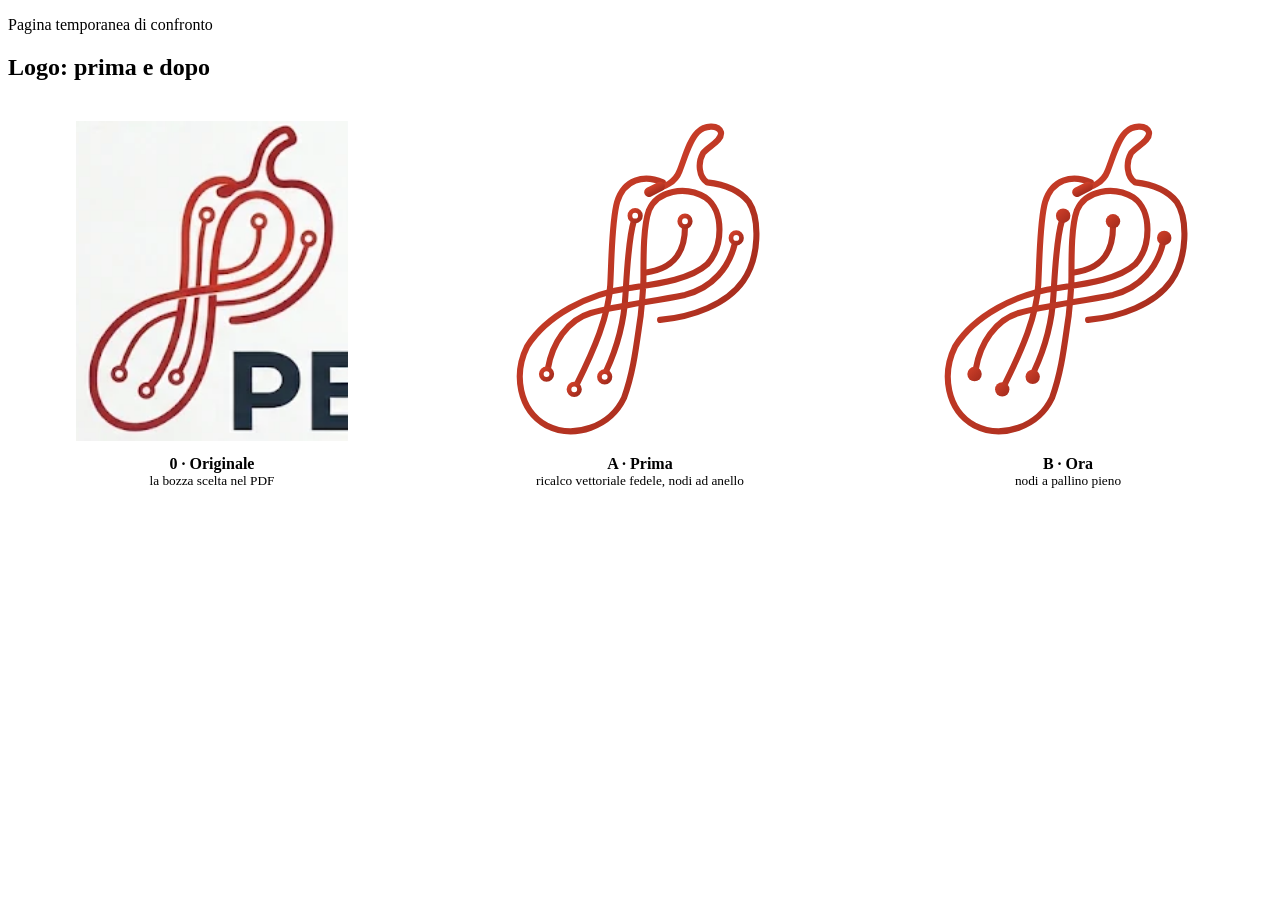
==== anteprima/index.html @ 31b3a01a "sito: pagina temporanea di confronto del logo Mostra affiancati originale del PDF, ricalco con nodi " ====
<!doctype html>
<html lang="it">
<head>
  <meta charset="utf-8">
  <meta name="viewport" content="width=device-width, initial-scale=1">
  <meta name="robots" content="noindex">
  <title>Confronto logo — PEP Solutions</title>
  <link rel="stylesheet" href="../assets/style.css">
  <style>
    .cmp { display: grid; gap: 20px; }
    @media (min-width: 760px) { .cmp { grid-template-columns: repeat(3, 1fr); } }
    .cmp figure { margin: 0; background: #fff; border-radius: 16px; padding: 20px; text-align: center; }
    .cmp img { height: 320px; max-width: 100%; object-fit: contain; }
    .cmp figcaption { margin-top: 10px; font-family: var(--titoli); font-weight: 700; }
    .cmp small { display: block; font-family: var(--testo); font-weight: 400; color: var(--ardesia); }
  </style>
</head>
<body>
  <section>
    <p class="kicker">Pagina temporanea di confronto</p>
    <h2>Logo: prima e dopo</h2>
    <div class="cmp">
      <figure><img src="originale-pdf.png" alt="Originale dal PDF"><figcaption>0 · Originale<small>la bozza scelta nel PDF</small></figcaption></figure>
      <figure><img src="simbolo-prima-anelli.svg" alt="Prima"><figcaption>A · Prima<small>ricalco vettoriale fedele, nodi ad anello</small></figcaption></figure>
      <figure><img src="simbolo-ora-pallini.svg" alt="Ora"><figcaption>B · Ora<small>nodi a pallino pieno</small></figcaption></figure>
    </div>
  </section>
</body>
</html>
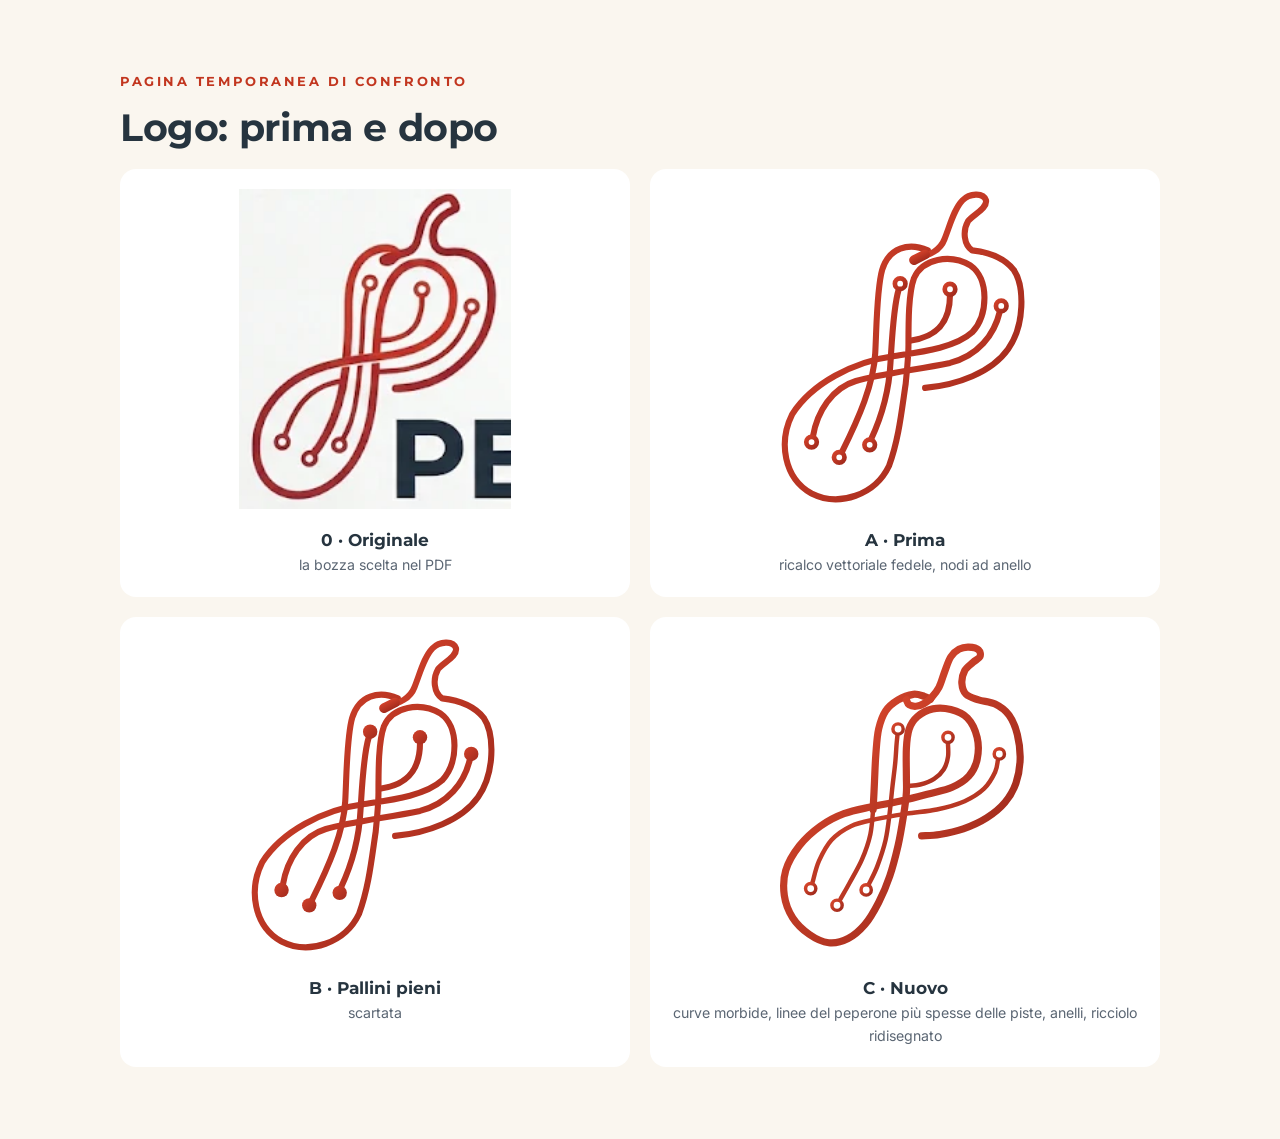
==== commit c7d188b5: "brand: simbolo v3 con curve morbide, due spessori e anelli Su indicazione dell'utente dopo il confro" ====
--- a/anteprima/index.html
+++ b/anteprima/index.html
@@ -8,7 +8,7 @@
   <link rel="stylesheet" href="../assets/style.css">
   <style>
     .cmp { display: grid; gap: 20px; }
-    @media (min-width: 760px) { .cmp { grid-template-columns: repeat(3, 1fr); } }
+    @media (min-width: 760px) { .cmp { grid-template-columns: repeat(2, 1fr); } }
     .cmp figure { margin: 0; background: #fff; border-radius: 16px; padding: 20px; text-align: center; }
     .cmp img { height: 320px; max-width: 100%; object-fit: contain; }
     .cmp figcaption { margin-top: 10px; font-family: var(--titoli); font-weight: 700; }
@@ -22,7 +22,8 @@
     <div class="cmp">
       <figure><img src="originale-pdf.png" alt="Originale dal PDF"><figcaption>0 · Originale<small>la bozza scelta nel PDF</small></figcaption></figure>
       <figure><img src="simbolo-prima-anelli.svg" alt="Prima"><figcaption>A · Prima<small>ricalco vettoriale fedele, nodi ad anello</small></figcaption></figure>
-      <figure><img src="simbolo-ora-pallini.svg" alt="Ora"><figcaption>B · Ora<small>nodi a pallino pieno</small></figcaption></figure>
+      <figure><img src="simbolo-ora-pallini.svg" alt="Ora"><figcaption>B · Pallini pieni<small>scartata</small></figcaption></figure>
+      <figure><img src="simbolo-nuovo.svg" alt="Nuovo"><figcaption>C · Nuovo<small>curve morbide, linee del peperone più spesse delle piste, anelli, ricciolo ridisegnato</small></figcaption></figure>
     </div>
   </section>
 </body>
--- a/assets/style.css
+++ b/assets/style.css
@@ -0,0 +1,69 @@
+/* PEP Solutions — stile condiviso (sito + manuale del marchio).
+   Colori e font: vedi /brand/ (manuale) e brand/ nel repository. */
+@font-face { font-family: "Montserrat"; src: url("fonts/montserrat.woff2") format("woff2"); font-weight: 100 900; font-display: swap; }
+@font-face { font-family: "Inter"; src: url("fonts/inter.woff2") format("woff2"); font-weight: 100 900; font-display: swap; }
+
+:root {
+  --peperone: #C2361F;        /* rosso primario */
+  --peperone-scuro: #9E2A1C;
+  --peperone-chiaro: #D9472C;
+  --antracite: #26343F;       /* testi e logotipo */
+  --ardesia: #5B6673;         /* testi secondari */
+  --pane: #FAF6EF;            /* fondo crema */
+  --crosta: #EAD9BC;          /* accento caldo */
+  --bianco: #FFFFFF;
+  --titoli: "Montserrat", system-ui, sans-serif;
+  --testo: "Inter", system-ui, -apple-system, "Segoe UI", Roboto, sans-serif;
+}
+* { box-sizing: border-box; }
+html { scroll-behavior: smooth; }
+body { margin: 0; font-family: var(--testo); color: var(--antracite); background: var(--pane); line-height: 1.6; font-size: 1.0625rem; }
+a { color: var(--peperone); }
+img { max-width: 100%; }
+section, .top, footer { max-width: 1080px; margin: 0 auto; padding: 0 20px; }
+section { padding-top: 72px; padding-bottom: 72px; }
+h1, h2, h3 { font-family: var(--titoli); line-height: 1.12; margin: 0 0 .5em; letter-spacing: -.01em; }
+h1 { font-weight: 800; }
+h2 { font-weight: 700; font-size: clamp(1.7rem, 4vw, 2.4rem); }
+h3 { font-weight: 700; font-size: 1.15rem; }
+
+.top { display: flex; align-items: center; justify-content: space-between; gap: 16px; padding-top: 18px; padding-bottom: 18px; }
+.brand img { display: block; height: 56px; width: auto; }
+nav { display: flex; align-items: center; gap: 22px; }
+nav a { color: var(--antracite); text-decoration: none; font-weight: 600; }
+nav a:not(.btn) { display: none; }
+@media (min-width: 760px) { nav a:not(.btn) { display: inline; } }
+
+.btn { display: inline-block; background: var(--peperone); color: var(--bianco); text-decoration: none; font-family: var(--titoli); font-weight: 700; padding: 14px 28px; border-radius: 999px; transition: transform .15s, background .15s; }
+.btn:hover { background: var(--peperone-scuro); transform: translateY(-1px); }
+nav .btn.small, .btn.small { padding: 9px 18px; color: var(--bianco); }
+
+.kicker { text-transform: uppercase; letter-spacing: .2em; font-family: var(--titoli); font-weight: 700; color: var(--peperone); font-size: .8rem; margin: 0 0 14px; }
+.hero { display: grid; gap: 32px; align-items: center; padding-top: 40px; }
+.hero h1 { font-size: clamp(2.5rem, 7vw, 4.4rem); }
+.hero h1 span { color: var(--peperone); }
+.lead { font-size: 1.2rem; color: var(--ardesia); max-width: 34em; margin: 0 0 30px; }
+.hero-mark { width: min(62vw, 300px); justify-self: center; }
+@media (min-width: 860px) { .hero { grid-template-columns: 1.4fr 1fr; padding-top: 72px; } }
+
+.story { background: var(--bianco); border-radius: 24px; max-width: 1040px; padding: 56px 32px; }
+.story p { font-size: 1.1rem; max-width: 46em; }
+.duo { display: grid; gap: 20px; margin-top: 28px; }
+.duo > div { background: var(--pane); border-left: 6px solid var(--crosta); border-radius: 12px; padding: 20px 24px; }
+.duo > div:last-child { border-left-color: var(--peperone); }
+.duo p { margin: 0; font-size: 1rem; }
+@media (min-width: 720px) { .duo { grid-template-columns: 1fr 1fr; } }
+
+.cards { display: grid; gap: 20px; grid-template-columns: repeat(auto-fit, minmax(220px, 1fr)); }
+.cards article { background: var(--bianco); border-radius: 16px; padding: 24px; border-top: 4px solid var(--peperone); }
+.cards p { margin: 0; color: var(--ardesia); }
+
+.promise ul { list-style: none; padding: 0; margin: 0; display: grid; gap: 16px; }
+.promise li { font-size: 1.2rem; padding-left: 30px; position: relative; }
+.promise li::before { content: ""; position: absolute; left: 0; top: .5em; width: 13px; height: 13px; border-radius: 50%; background: var(--peperone); }
+
+.contact { text-align: center; background: var(--antracite); color: var(--bianco); border-radius: 24px; max-width: 1040px; margin-bottom: 40px; }
+.contact p { color: #C9D1DA; font-size: 1.15rem; margin: 0 0 28px; }
+
+footer { padding-bottom: 32px; color: var(--ardesia); font-size: .9rem; text-align: center; }
+footer a { color: var(--ardesia); }
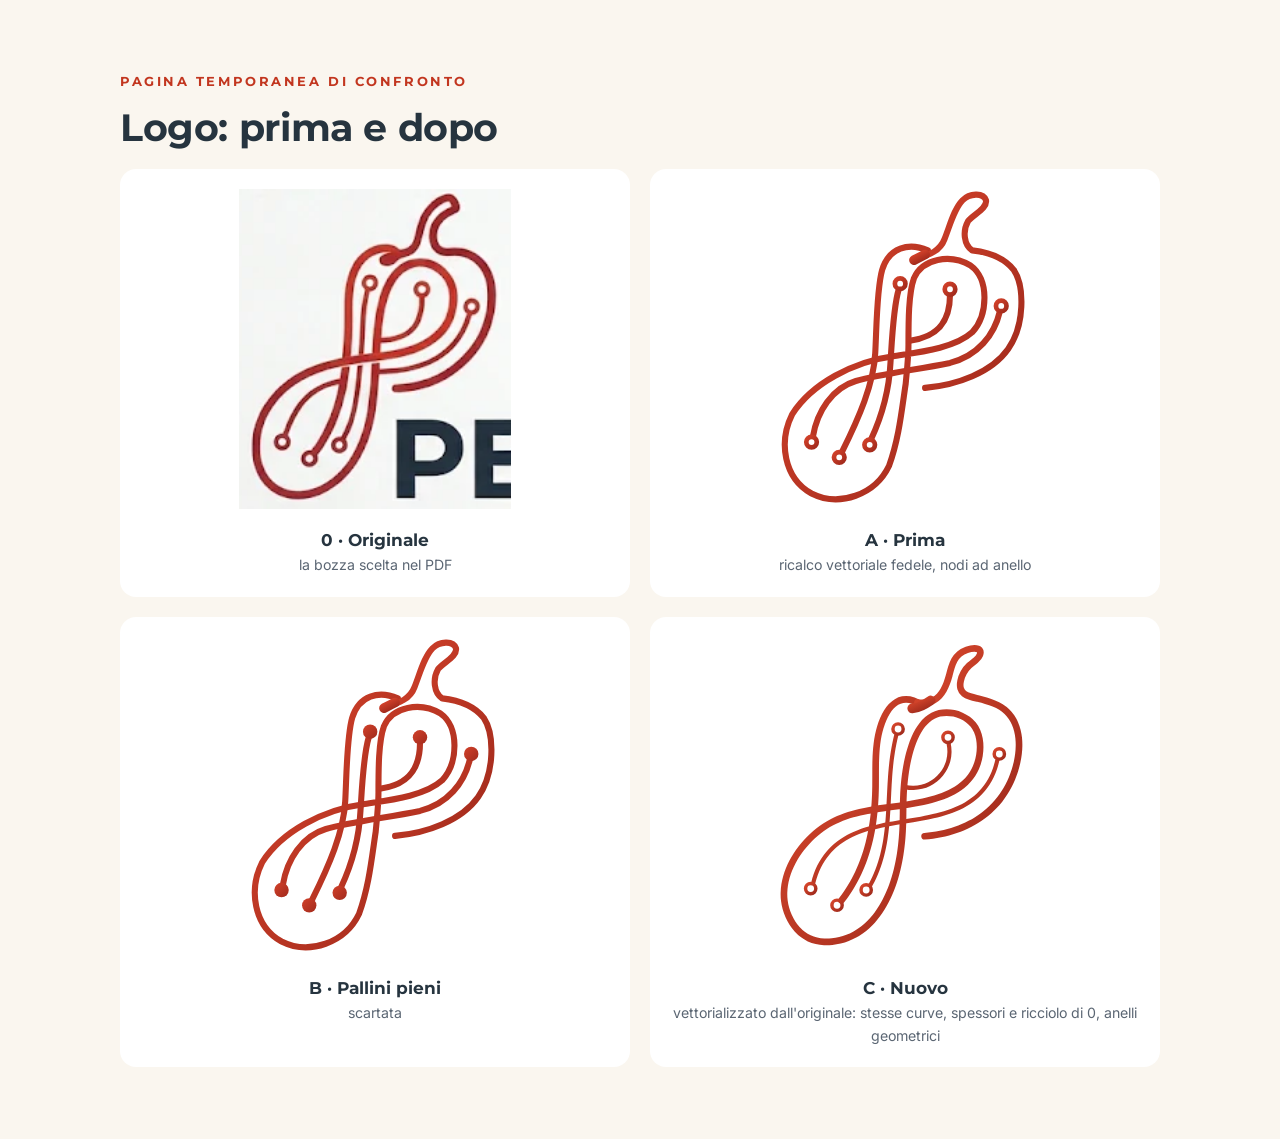
==== commit b8a3eda4: "brand: simbolo v4 vettorializzato dall'originale Le curve disegnate a mano (v2, v3) non riproducevan" ====
--- a/anteprima/index.html
+++ b/anteprima/index.html
@@ -23,7 +23,7 @@
       <figure><img src="originale-pdf.png" alt="Originale dal PDF"><figcaption>0 · Originale<small>la bozza scelta nel PDF</small></figcaption></figure>
       <figure><img src="simbolo-prima-anelli.svg" alt="Prima"><figcaption>A · Prima<small>ricalco vettoriale fedele, nodi ad anello</small></figcaption></figure>
       <figure><img src="simbolo-ora-pallini.svg" alt="Ora"><figcaption>B · Pallini pieni<small>scartata</small></figcaption></figure>
-      <figure><img src="simbolo-nuovo.svg" alt="Nuovo"><figcaption>C · Nuovo<small>curve morbide, linee del peperone più spesse delle piste, anelli, ricciolo ridisegnato</small></figcaption></figure>
+      <figure><img src="simbolo-nuovo.svg" alt="Nuovo"><figcaption>C · Nuovo<small>vettorializzato dall'originale: stesse curve, spessori e ricciolo di 0, anelli geometrici</small></figcaption></figure>
     </div>
   </section>
 </body>
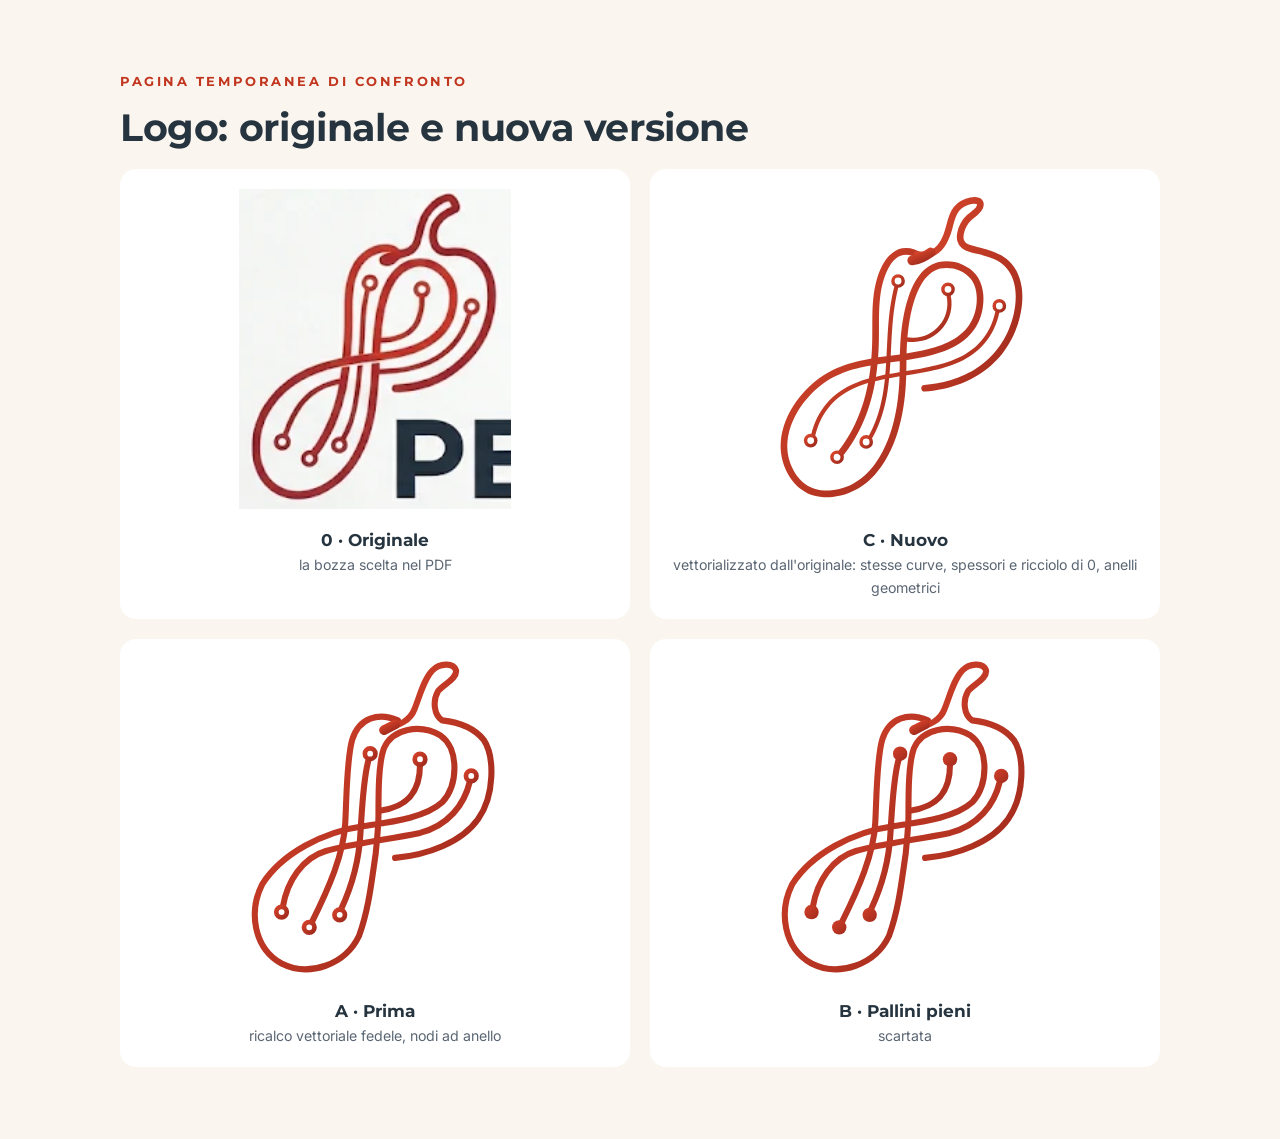
==== commit 2eabf270: "sito: anteprima logo con la versione nuova subito dopo l'originale Da mobile le versioni sono una so" ====
--- a/anteprima/index.html
+++ b/anteprima/index.html
@@ -18,12 +18,12 @@
 <body>
   <section>
     <p class="kicker">Pagina temporanea di confronto</p>
-    <h2>Logo: prima e dopo</h2>
+    <h2>Logo: originale e nuova versione</h2>
     <div class="cmp">
       <figure><img src="originale-pdf.png" alt="Originale dal PDF"><figcaption>0 · Originale<small>la bozza scelta nel PDF</small></figcaption></figure>
+      <figure><img src="simbolo-nuovo.svg" alt="Nuovo"><figcaption>C · Nuovo<small>vettorializzato dall'originale: stesse curve, spessori e ricciolo di 0, anelli geometrici</small></figcaption></figure>
       <figure><img src="simbolo-prima-anelli.svg" alt="Prima"><figcaption>A · Prima<small>ricalco vettoriale fedele, nodi ad anello</small></figcaption></figure>
       <figure><img src="simbolo-ora-pallini.svg" alt="Ora"><figcaption>B · Pallini pieni<small>scartata</small></figcaption></figure>
-      <figure><img src="simbolo-nuovo.svg" alt="Nuovo"><figcaption>C · Nuovo<small>vettorializzato dall'originale: stesse curve, spessori e ricciolo di 0, anelli geometrici</small></figcaption></figure>
     </div>
   </section>
 </body>
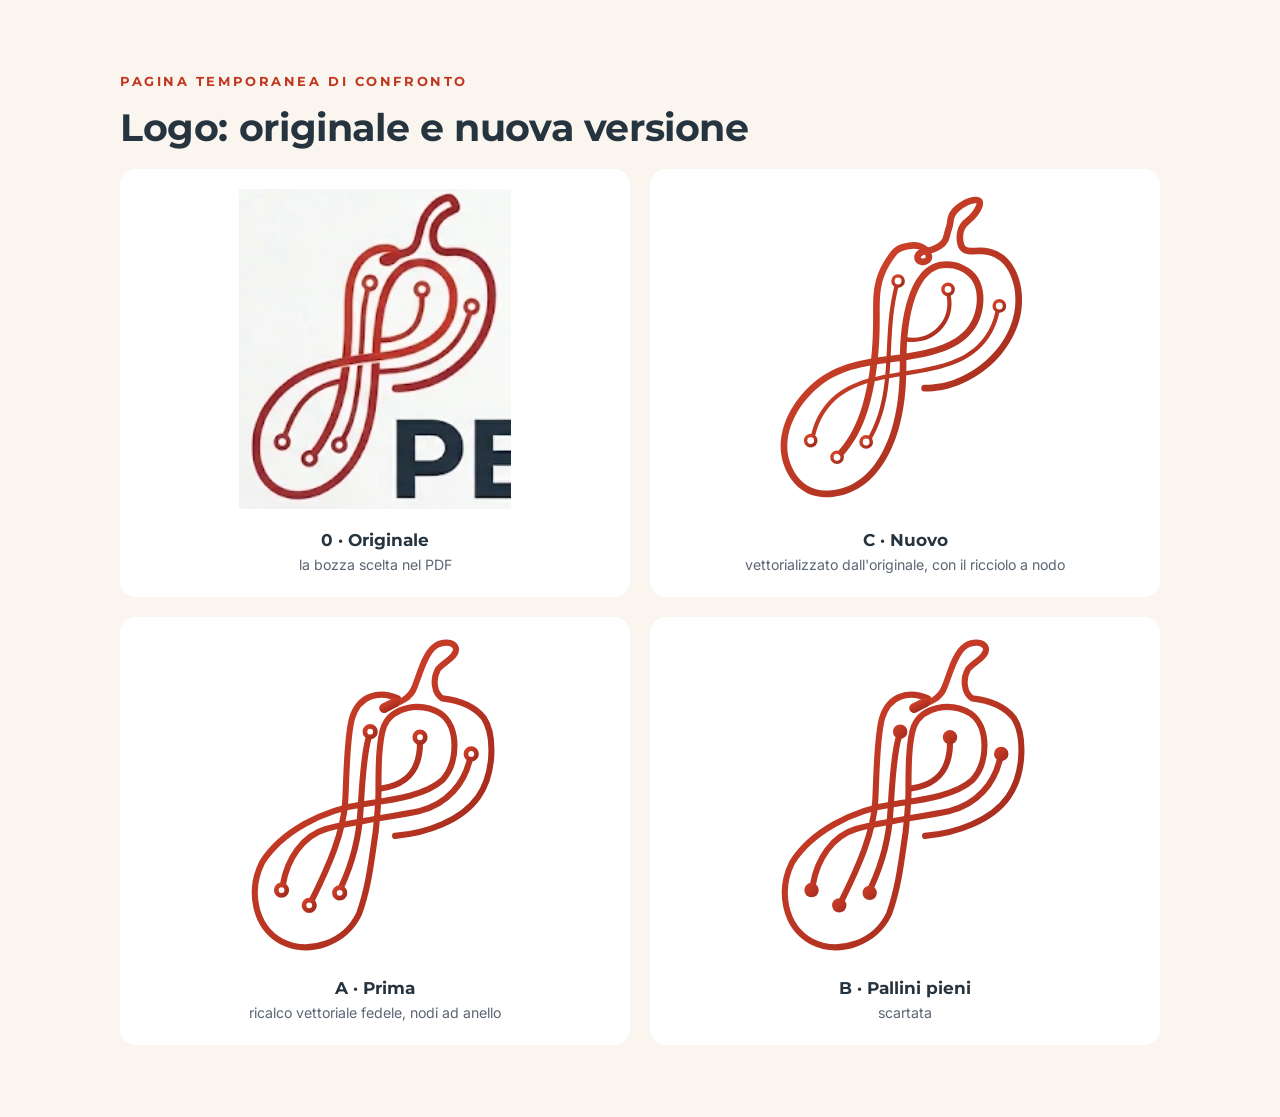
==== commit c4b9bf7e: "brand: ricciolo a nodo come nello schizzo dell'utente Il picciolo scende, fa un piccolo occhiello ch" ====
--- a/anteprima/index.html
+++ b/anteprima/index.html
@@ -21,7 +21,7 @@
     <h2>Logo: originale e nuova versione</h2>
     <div class="cmp">
       <figure><img src="originale-pdf.png" alt="Originale dal PDF"><figcaption>0 · Originale<small>la bozza scelta nel PDF</small></figcaption></figure>
-      <figure><img src="simbolo-nuovo.svg" alt="Nuovo"><figcaption>C · Nuovo<small>vettorializzato dall'originale: stesse curve, spessori e ricciolo di 0, anelli geometrici</small></figcaption></figure>
+      <figure><img src="simbolo-nuovo.svg" alt="Nuovo"><figcaption>C · Nuovo<small>vettorializzato dall'originale, con il ricciolo a nodo</small></figcaption></figure>
       <figure><img src="simbolo-prima-anelli.svg" alt="Prima"><figcaption>A · Prima<small>ricalco vettoriale fedele, nodi ad anello</small></figcaption></figure>
       <figure><img src="simbolo-ora-pallini.svg" alt="Ora"><figcaption>B · Pallini pieni<small>scartata</small></figcaption></figure>
     </div>
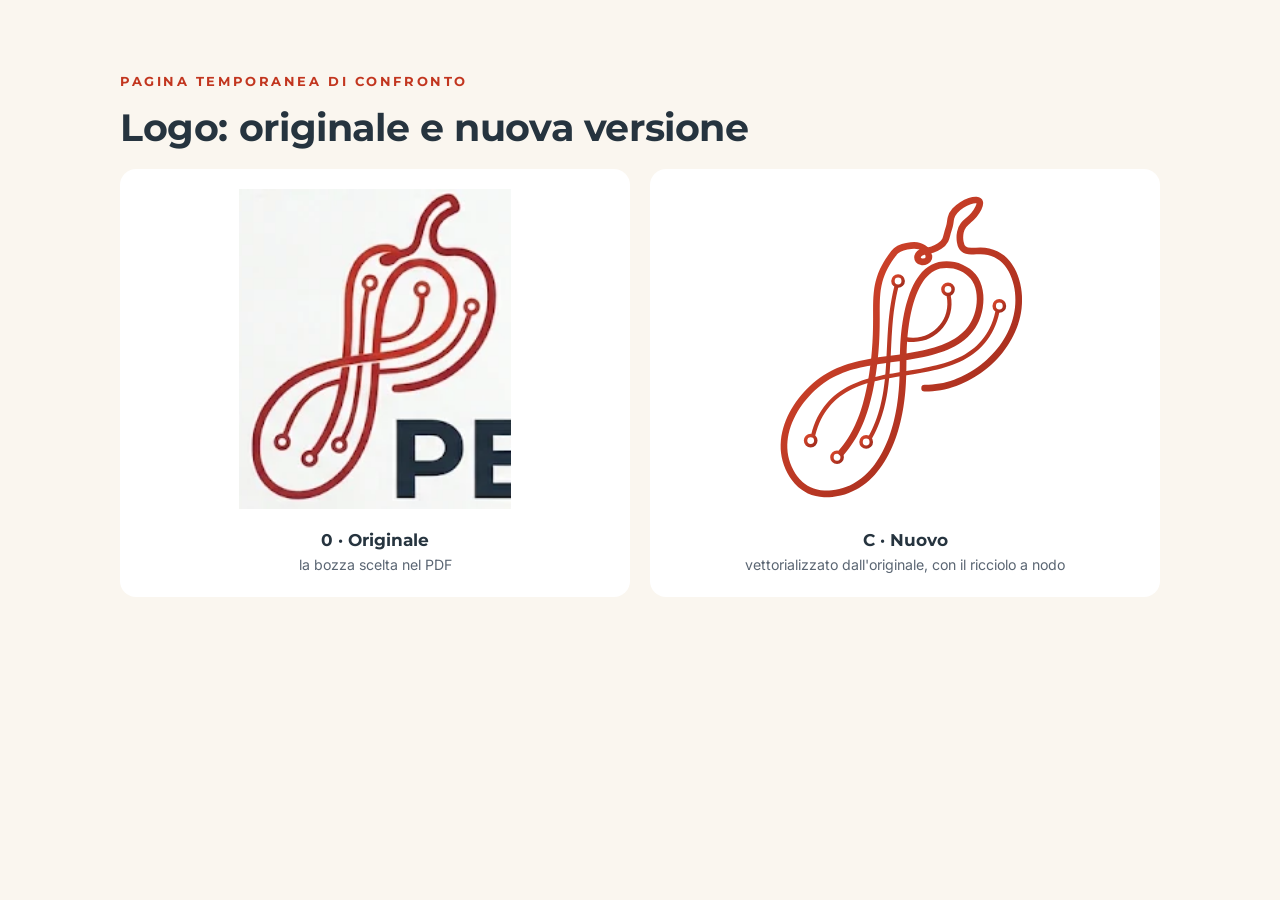
==== commit 3d1eb2b0: "sito: anteprima solo con originale e versione a nodo Su richiesta dell'utente tolte le versioni A (a" ====
--- a/anteprima/index.html
+++ b/anteprima/index.html
@@ -22,8 +22,6 @@
     <div class="cmp">
       <figure><img src="originale-pdf.png" alt="Originale dal PDF"><figcaption>0 · Originale<small>la bozza scelta nel PDF</small></figcaption></figure>
       <figure><img src="simbolo-nuovo.svg" alt="Nuovo"><figcaption>C · Nuovo<small>vettorializzato dall'originale, con il ricciolo a nodo</small></figcaption></figure>
-      <figure><img src="simbolo-prima-anelli.svg" alt="Prima"><figcaption>A · Prima<small>ricalco vettoriale fedele, nodi ad anello</small></figcaption></figure>
-      <figure><img src="simbolo-ora-pallini.svg" alt="Ora"><figcaption>B · Pallini pieni<small>scartata</small></figcaption></figure>
     </div>
   </section>
 </body>
